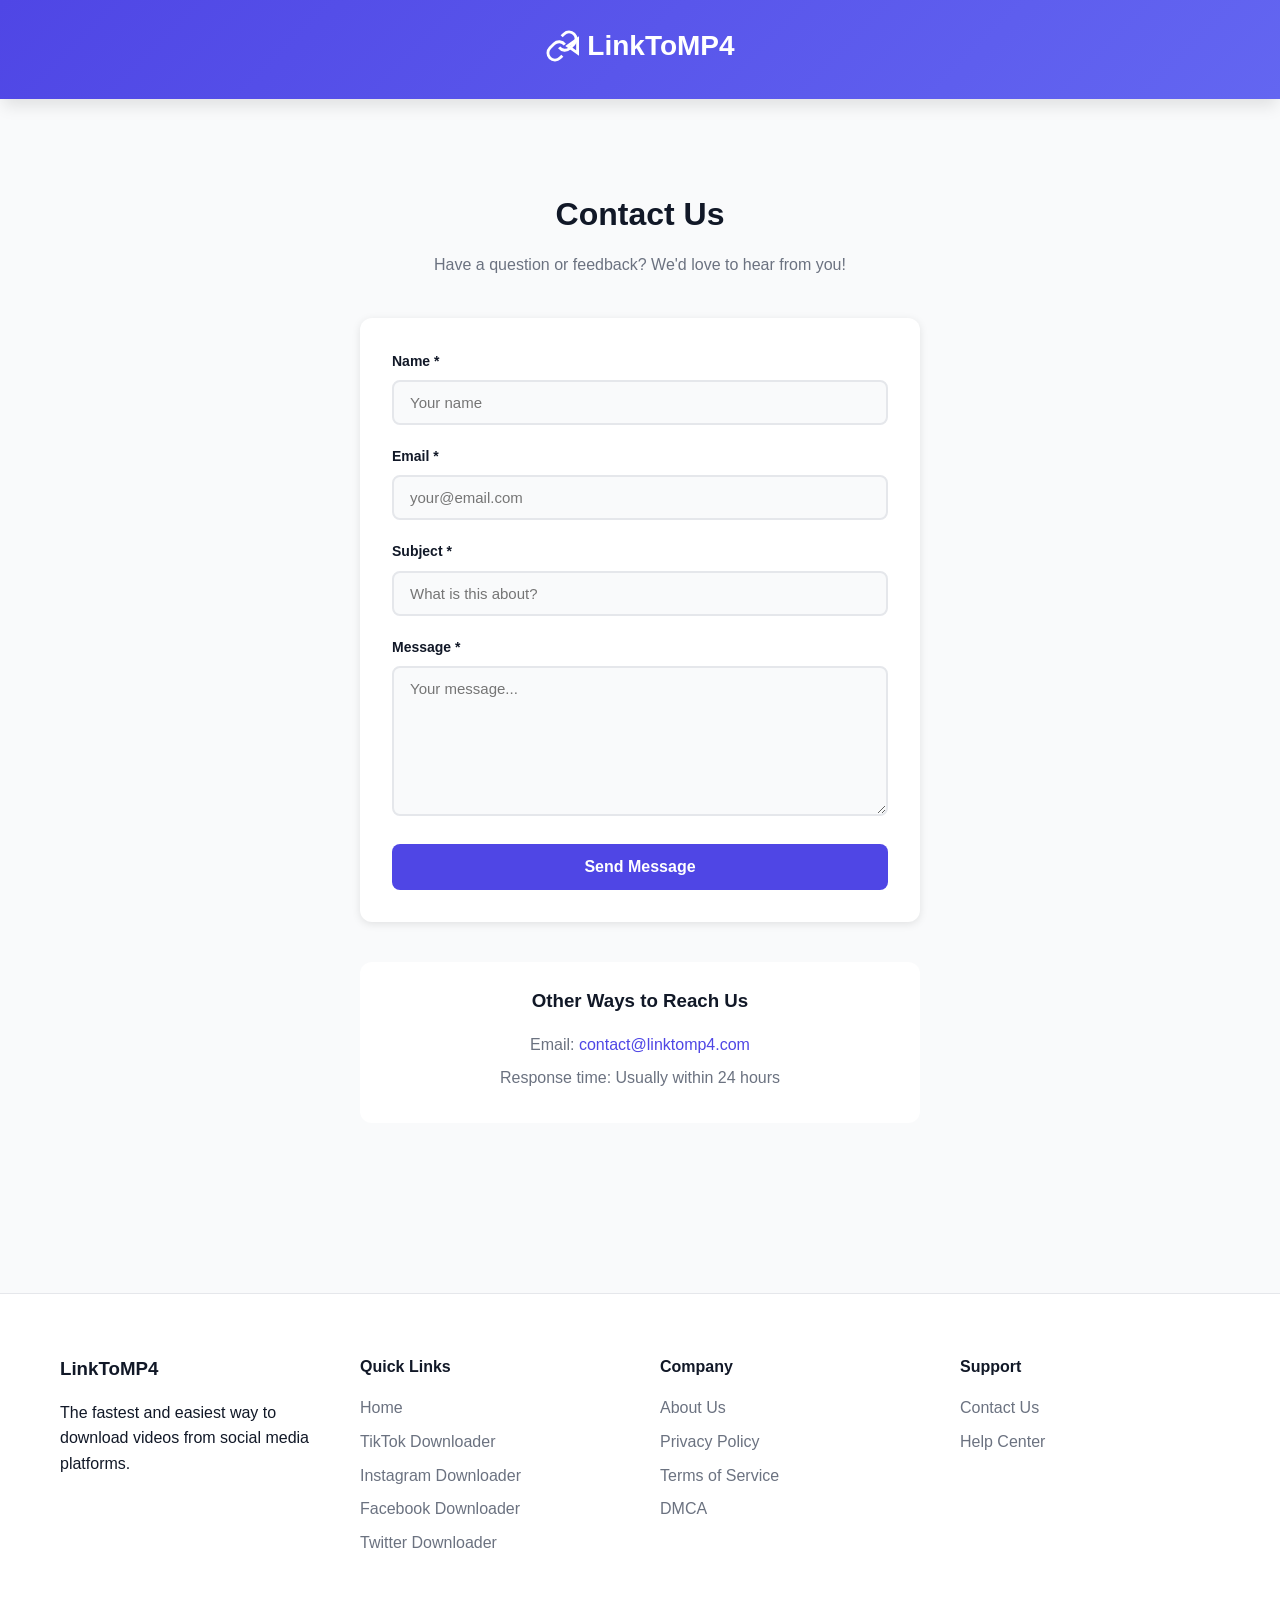
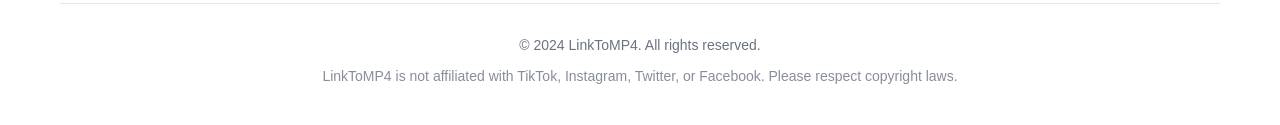
==== contact.html @ 4c47baa8 "add ads in home page and add contact page" ====
<!DOCTYPE html>
<html lang="en">
<head>
    <meta charset="UTF-8">
    <meta name="viewport" content="width=device-width, initial-scale=1.0">
    <title>Contact Us - LinkToMP4</title>
    <link rel="stylesheet" href="styles.css">
    <style>
        .contact-section {
            max-width: 600px;
            margin: 60px auto;
            padding: 0 20px;
        }

        .contact-header {
            text-align: center;
            margin-bottom: 40px;
        }

        .contact-header h1 {
            font-size: 32px;
            color: var(--text-primary);
            margin-bottom: 12px;
        }

        .contact-header p {
            color: var(--text-secondary);
            font-size: 16px;
        }

        .contact-form {
            background: var(--surface);
            padding: 32px;
            border-radius: 12px;
            box-shadow: 0 2px 8px rgba(0, 0, 0, 0.1);
        }

        .form-group {
            margin-bottom: 20px;
        }

        .form-group label {
            display: block;
            margin-bottom: 8px;
            color: var(--text-primary);
            font-weight: 600;
            font-size: 14px;
        }

        .form-group input,
        .form-group textarea {
            width: 100%;
            padding: 12px 16px;
            border: 2px solid var(--border);
            border-radius: 8px;
            font-size: 15px;
            font-family: inherit;
            background: var(--background);
            color: var(--text-primary);
            transition: border-color 0.2s ease;
        }

        .form-group input:focus,
        .form-group textarea:focus {
            outline: none;
            border-color: var(--primary-color);
        }

        .form-group textarea {
            min-height: 150px;
            resize: vertical;
        }

        .submit-btn {
            width: 100%;
            padding: 14px;
            background: var(--primary-color);
            color: white;
            border: none;
            border-radius: 8px;
            font-size: 16px;
            font-weight: 600;
            cursor: pointer;
            transition: all 0.2s ease;
        }

        .submit-btn:hover {
            background: var(--primary-hover);
            transform: translateY(-2px);
        }

        .submit-btn:disabled {
            opacity: 0.6;
            cursor: not-allowed;
            transform: none;
        }

        .submit-btn.loading {
            position: relative;
        }

        .submit-btn.loading::after {
            content: '';
            position: absolute;
            right: 16px;
            top: 50%;
            transform: translateY(-50%);
            width: 16px;
            height: 16px;
            border: 2px solid white;
            border-top-color: transparent;
            border-radius: 50%;
            animation: spin 0.6s linear infinite;
        }

        @keyframes spin {
            to { transform: translateY(-50%) rotate(360deg); }
        }

        .alert {
            padding: 12px 16px;
            border-radius: 8px;
            margin-bottom: 20px;
            font-size: 14px;
            display: none;
        }

        .alert.show {
            display: block;
        }

        .alert-success {
            background: #D4EDDA;
            color: #155724;
            border: 1px solid #C3E6CB;
        }

        .alert-error {
            background: #F8D7DA;
            color: #721C24;
            border: 1px solid #F5C6CB;
        }

        .contact-info {
            margin-top: 40px;
            text-align: center;
            padding: 24px;
            background: var(--surface);
            border-radius: 12px;
        }

        .contact-info h3 {
            margin-bottom: 16px;
            color: var(--text-primary);
        }

        .contact-info p {
            color: var(--text-secondary);
            margin: 8px 0;
        }

        .contact-info a {
            color: var(--primary-color);
            text-decoration: none;
        }

        .contact-info a:hover {
            text-decoration: underline;
        }
    </style>
</head>
<body>
    <!-- Header -->
    <header class="header">
        <div class="container">
            <h1 class="logo">
                <a href="/" style="color: inherit; text-decoration: none; display: flex; align-items: center; gap: 8px;">
                    <svg class="logo-icon" viewBox="0 0 24 24" fill="none" stroke="currentColor" stroke-width="2">
                        <path d="M10 13a5 5 0 0 0 7.54.54l3-3a5 5 0 0 0-7.07-7.07l-1.72 1.71"></path>
                        <path d="M14 11a5 5 0 0 0-7.54-.54l-3 3a5 5 0 0 0 7.07 7.07l1.71-1.71"></path>
                        <polygon points="23 7 16 12 23 17 23 7"></polygon>
                    </svg>
                    LinkToMP4
                </a>
            </h1>
        </div>
    </header>

    <!-- Main Content -->
    <main class="main-content">
        <div class="container">
            <section class="contact-section">
                <div class="contact-header">
                    <h1>Contact Us</h1>
                    <p>Have a question or feedback? We'd love to hear from you!</p>
                </div>

                <div id="alertBox" class="alert"></div>

                <form class="contact-form" id="contactForm">
                    <div class="form-group">
                        <label for="name">Name *</label>
                        <input type="text" id="name" name="name" required placeholder="Your name">
                    </div>

                    <div class="form-group">
                        <label for="email">Email *</label>
                        <input type="email" id="email" name="email" required placeholder="your@email.com">
                    </div>

                    <div class="form-group">
                        <label for="subject">Subject *</label>
                        <input type="text" id="subject" name="subject" required placeholder="What is this about?">
                    </div>

                    <div class="form-group">
                        <label for="message">Message *</label>
                        <textarea id="message" name="message" required placeholder="Your message..."></textarea>
                    </div>

                    <button type="submit" class="submit-btn" id="submitBtn">
                        Send Message
                    </button>
                </form>

                <div class="contact-info">
                    <h3>Other Ways to Reach Us</h3>
                    <p>Email: <a href="mailto:contact@linktomp4.com">contact@linktomp4.com</a></p>
                    <p>Response time: Usually within 24 hours</p>
                </div>
            </section>
        </div>
    </main>

    <footer class="footer" role="contentinfo" itemscope itemtype="https://schema.org/WPFooter">
        <div class="container">
            <div class="footer-content">
                <div class="footer-section">
                    <h3>LinkToMP4</h3>
                    <p>The fastest and easiest way to download videos from social media platforms.</p>
                </div>
                <nav class="footer-section" aria-label="Quick links">
                    <h4>Quick Links</h4>
                    <ul>
                        <li><a href="/" rel="noopener">Home</a></li>
                        <li><a href="/tiktok.html" rel="noopener">TikTok Downloader</a></li>
                        <li><a href="/instagram.html" rel="noopener">Instagram Downloader</a></li>
                        <li><a href="/facebook.html" rel="noopener">Facebook Downloader</a></li>
                        <li><a href="#" rel="noopener">Twitter Downloader</a></li>
                    </ul>
                </nav>
                <nav class="footer-section" aria-label="Company information">
                    <h4>Company</h4>
                    <ul>
                        <li><a href="#" rel="noopener">About Us</a></li>
                        <li><a href="#" rel="noopener">Privacy Policy</a></li>
                        <li><a href="#" rel="noopener">Terms of Service</a></li>
                        <li><a href="#" rel="noopener">DMCA</a></li>
                    </ul>
                </nav>
                <nav class="footer-section" aria-label="Support">
                    <h4>Support</h4>
                    <ul>
                        <li><a href="#" rel="noopener">Contact Us</a></li>
                        <li><a href="#" rel="noopener">Help Center</a></li>
                    </ul>
                </nav>
            </div>
            <div class="footer-bottom">
                <p>&copy; <time datetime="2024">2024</time> LinkToMP4. All rights reserved.</p>
                <p class="disclaimer">LinkToMP4 is not affiliated with TikTok, Instagram, Twitter, or Facebook. Please respect copyright laws.</p>
            </div>
        </div>
    </footer>


    <script>
        const form = document.getElementById('contactForm');
        const submitBtn = document.getElementById('submitBtn');
        const alertBox = document.getElementById('alertBox');

        form.addEventListener('submit', async (e) => {
            e.preventDefault();

            // Get form data
            const formData = {
                name: document.getElementById('name').value.trim(),
                email: document.getElementById('email').value.trim(),
                subject: document.getElementById('subject').value.trim(),
                message: document.getElementById('message').value.trim()
            };

            // Validate
            if (!formData.name || !formData.email || !formData.subject || !formData.message) {
                showAlert('Please fill in all fields', 'error');
                return;
            }

            // Set loading state
            submitBtn.disabled = true;
            submitBtn.classList.add('loading');
            submitBtn.textContent = 'Sending...';
            hideAlert();

            try {
                const response = await fetch('contact.php', {
                    method: 'POST',
                    headers: {
                        'Content-Type': 'application/json'
                    },
                    body: JSON.stringify(formData)
                });

                const data = await response.json();

                if (data.success) {
                    showAlert('Message sent successfully! We\'ll get back to you soon.', 'success');
                    form.reset();
                } else {
                    showAlert(data.message || 'Failed to send message. Please try again.', 'error');
                }
            } catch (error) {
                showAlert('Network error. Please try again later.', 'error');
            } finally {
                submitBtn.disabled = false;
                submitBtn.classList.remove('loading');
                submitBtn.textContent = 'Send Message';
            }
        });

        function showAlert(message, type) {
            alertBox.textContent = message;
            alertBox.className = `alert alert-${type} show`;
            alertBox.scrollIntoView({ behavior: 'smooth', block: 'nearest' });
        }

        function hideAlert() {
            alertBox.className = 'alert';
        }
    </script>
</body>
</html>
---- styles.css ----
/* Reset and Base Styles */
* {
    margin: 0;
    padding: 0;
    box-sizing: border-box;
}

:root {
    --primary-color: #4F46E5;
    --primary-hover: #4338CA;
    --secondary-color: #10B981;
    --background: #F9FAFB;
    --surface: #FFFFFF;
    --text-primary: #111827;
    --text-secondary: #6B7280;
    --border: #E5E7EB;
    --error: #EF4444;
    --shadow-sm: 0 1px 2px 0 rgba(0, 0, 0, 0.05);
    --shadow-md: 0 4px 6px -1px rgba(0, 0, 0, 0.1);
    --shadow-lg: 0 10px 15px -3px rgba(0, 0, 0, 0.1);
    --shadow-xl: 0 20px 25px -5px rgba(0, 0, 0, 0.1);
}

body {
    font-family: -apple-system, BlinkMacSystemFont, 'Segoe UI', 'Roboto', 'Oxygen', 'Ubuntu', 'Cantarell', sans-serif;
    line-height: 1.6;
    color: var(--text-primary);
    background-color: var(--background);
    overflow-x: hidden;
}

.container {
    max-width: 1200px;
    margin: 0 auto;
    padding: 0 20px;
}

/* Header */
.header {
    background: linear-gradient(135deg, var(--primary-color) 0%, #6366F1 100%);
    color: white;
    padding: 24px 0;
    text-align: center;
    box-shadow: var(--shadow-lg);
}

.logo {
    display: flex;
    align-items: center;
    justify-content: center;
    gap: 10px;
    font-size: 28px;
    font-weight: 700;
    margin-bottom: 6px;
}

.logo-icon {
    width: 34px;
    height: 34px;
}

.tagline {
    font-size: 14px;
    opacity: 0.95;
    font-weight: 400;
}

/* Main Content */
.main-content {
    padding: 30px 0;
}

/* Hero Section */
.hero {
    text-align: center;
    margin-bottom: 80px;
}

.hero-title {
    font-size: 42px;
    font-weight: 800;
    margin-bottom: 16px;
    background: linear-gradient(135deg, var(--primary-color), var(--secondary-color));
    -webkit-background-clip: text;
    -webkit-text-fill-color: transparent;
    background-clip: text;
    padding: 0 20px;
}

.hero-description {
    font-size: 18px;
    color: var(--text-secondary);
    max-width: 700px;
    margin: 0 auto 40px;
    line-height: 1.7;
    padding: 0 20px;
}

/* Download Card */
.download-card {
    background: var(--surface);
    border-radius: 24px;
    padding: 40px;
    box-shadow: var(--shadow-xl);
    max-width: 800px;
    margin: 0 auto;
    border: 1px solid var(--border);
}

.download-form {
    display: flex;
    gap: 12px;
    margin-bottom: 24px;
}

.input-wrapper {
    flex: 1;
    position: relative;
}

.input-icon {
    position: absolute;
    left: 16px;
    top: 50%;
    transform: translateY(-50%);
    width: 20px;
    height: 20px;
    color: var(--text-secondary);
}

.url-input {
    width: 100%;
    padding: 16px 48px 16px 88px;
    font-size: 16px;
    border: 2px solid var(--border);
    border-radius: 12px;
    outline: none;
    transition: all 0.3s ease;
}

.url-input:focus {
    border-color: var(--primary-color);
    box-shadow: 0 0 0 3px rgba(79, 70, 229, 0.1);
}

.paste-btn, .clear-btn {
    position: absolute;
    top: 50%;
    transform: translateY(-50%);
    background: var(--background);
    border: 1px solid var(--border);
    border-radius: 8px;
    width: 36px;
    height: 36px;
    display: flex;
    align-items: center;
    justify-content: center;
    cursor: pointer;
    transition: all 0.3s ease;
    padding: 0;
    z-index: 1;
}

.paste-btn {
    left: 48px;
}

.clear-btn {
    right: 12px;
}

.paste-btn svg, .clear-btn svg {
    width: 18px;
    height: 18px;
    color: var(--text-secondary);
}

.paste-btn:hover, .clear-btn:hover {
    background: var(--primary-color);
    border-color: var(--primary-color);
}

.paste-btn:hover svg, .clear-btn:hover svg {
    color: white;
}

.paste-btn:active, .clear-btn:active {
    transform: translateY(-50%) scale(0.95);
}

.download-btn {
    display: flex;
    align-items: center;
    gap: 8px;
    padding: 16px 32px;
    font-size: 16px;
    font-weight: 600;
    color: white;
    background: linear-gradient(135deg, var(--primary-color), var(--primary-hover));
    border: none;
    border-radius: 12px;
    cursor: pointer;
    transition: all 0.3s ease;
    white-space: nowrap;
}

.download-btn:hover {
    transform: translateY(-2px);
    box-shadow: var(--shadow-lg);
}

.btn-icon {
    width: 20px;
    height: 20px;
}

/* Report Problem */
.report-problem-container {
    text-align: center;
    margin-bottom: 24px;
}

.report-problem-btn {
    display: inline-flex;
    align-items: center;
    gap: 8px;
    color: var(--text-secondary);
    text-decoration: none;
    font-size: 14px;
    padding: 8px 16px;
    border-radius: 8px;
    transition: all 0.3s ease;
}

.report-problem-btn svg {
    width: 16px;
    height: 16px;
}

.report-problem-btn:hover {
    color: var(--primary-color);
    background: var(--background);
}

/* Platforms */
.platforms {
    display: flex;
    align-items: center;
    justify-content: center;
    flex-wrap: wrap;
    gap: 20px;
    padding-top: 28px;
    border-top: 2px dashed var(--border);
    margin-top: 8px;
}

.platforms-label {
    font-size: 16px;
    color: var(--text-primary);
    font-weight: 600;
    width: 100%;
    text-align: center;
    margin-bottom: 8px;
}

.platform-icons {
    display: flex;
    gap: 16px;
    justify-content: center;
}

.platform-icon {
    width: 50px;
    height: 50px;
    display: flex;
    align-items: center;
    justify-content: center;
    border-radius: 12px;
    transition: all 0.3s ease;
    background: #FFFFFF;
    border: 2px solid var(--border);
    box-shadow: var(--shadow-sm);
}

.platform-icon svg {
    width: 28px;
    height: 28px;
}

.platform-icon:hover {
    transform: translateY(-3px) scale(1.05);
    box-shadow: var(--shadow-md);
    border-color: currentColor;
}

.platform-icon:nth-child(1) { color: #000000; }
.platform-icon:nth-child(2) { color: #E4405F; }
.platform-icon:nth-child(3) { color: #1DA1F2; }
.platform-icon:nth-child(4) { color: #1877F2; }

/* Features Section */
.features {
    margin-bottom: 80px;
}

.section-title {
    text-align: center;
    font-size: 36px;
    font-weight: 700;
    margin-bottom: 48px;
    color: var(--text-primary);
}

.features-grid {
    display: grid;
    grid-template-columns: repeat(auto-fit, minmax(280px, 1fr));
    gap: 32px;
}

.feature-card {
    background: var(--surface);
    padding: 32px;
    border-radius: 16px;
    box-shadow: var(--shadow-md);
    transition: all 0.3s ease;
    border: 1px solid var(--border);
}

.feature-card:hover {
    transform: translateY(-5px);
    box-shadow: var(--shadow-xl);
}

.feature-icon {
    width: 48px;
    height: 48px;
    color: var(--primary-color);
    margin-bottom: 16px;
}

.feature-card h3 {
    font-size: 20px;
    font-weight: 600;
    margin-bottom: 12px;
    color: var(--text-primary);
}

.feature-card p {
    color: var(--text-secondary);
    line-height: 1.6;
}

/* How It Works */
.how-it-works {
    margin-bottom: 80px;
}

.steps {
    display: flex;
    align-items: center;
    justify-content: center;
    gap: 24px;
    flex-wrap: wrap;
}

.step {
    flex: 1;
    min-width: 200px;
    text-align: center;
    padding: 32px;
    background: var(--surface);
    border-radius: 16px;
    box-shadow: var(--shadow-md);
    border: 1px solid var(--border);
}

.step-number {
    width: 60px;
    height: 60px;
    background: linear-gradient(135deg, var(--primary-color), var(--secondary-color));
    color: white;
    border-radius: 50%;
    display: flex;
    align-items: center;
    justify-content: center;
    font-size: 24px;
    font-weight: 700;
    margin: 0 auto 16px;
}

.step h3 {
    font-size: 20px;
    margin-bottom: 12px;
    color: var(--text-primary);
}

.step p {
    color: var(--text-secondary);
    font-size: 14px;
    line-height: 1.6;
}

.step-arrow {
    color: var(--primary-color);
    flex-shrink: 0;
}

.step-arrow svg {
    width: 32px;
    height: 32px;
}

/* FAQ Section */
.faq {
    margin-bottom: 80px;
}

.faq-grid {
    display: grid;
    gap: 16px;
    max-width: 800px;
    margin: 0 auto;
}

.faq-item {
    background: var(--surface);
    border: 1px solid var(--border);
    border-radius: 12px;
    padding: 24px;
    cursor: pointer;
    transition: all 0.3s ease;
}

.faq-item:hover {
    box-shadow: var(--shadow-md);
}

.faq-item summary {
    font-weight: 600;
    font-size: 18px;
    color: var(--text-primary);
    cursor: pointer;
    list-style: none;
    display: flex;
    justify-content: space-between;
    align-items: center;
}

.faq-item summary::-webkit-details-marker {
    display: none;
}

.faq-item summary::after {
    content: '+';
    font-size: 24px;
    color: var(--primary-color);
    font-weight: 700;
}

.faq-item[open] summary::after {
    content: '−';
}

.faq-item p {
    margin-top: 16px;
    color: var(--text-secondary);
    line-height: 1.7;
}

/* Ad Containers */
.ad-container {
    margin: 40px 0;
    text-align: center;
}

.ad-label {
    font-size: 12px;
    color: var(--text-secondary);
    margin-bottom: 8px;
    text-transform: uppercase;
    letter-spacing: 1px;
}

.ad-space {
    background: var(--background);
    border: 1px dashed var(--border);
    border-radius: 8px;
    display: flex;
    align-items: center;
    justify-content: center;
    margin: 0 auto;
}

.ad-horizontal {
    width: 728px;
    height: 90px;
    max-width: 100%;
}

/* Footer */
.footer {
    background: var(--surface);
    border-top: 1px solid var(--border);
    padding: 60px 0 30px;
    margin-top: 80px;
}

.footer-content {
    display: grid;
    grid-template-columns: repeat(auto-fit, minmax(200px, 1fr));
    gap: 40px;
    margin-bottom: 40px;
}

.footer-section h3, .footer-section h4 {
    margin-bottom: 16px;
    color: var(--text-primary);
}

.footer-section ul {
    list-style: none;
}

.footer-section li {
    margin-bottom: 8px;
}

.footer-section a {
    color: var(--text-secondary);
    text-decoration: none;
    transition: color 0.3s ease;
}

.footer-section a:hover {
    color: var(--primary-color);
}

.footer-bottom {
    text-align: center;
    padding-top: 30px;
    border-top: 1px solid var(--border);
}

.footer-bottom p {
    color: var(--text-secondary);
    font-size: 14px;
    margin-bottom: 8px;
}

.disclaimer {
    font-size: 12px;
    opacity: 0.8;
}

/* Loading State */
.loading {
    pointer-events: none;
    opacity: 0.6;
}

.loading .download-btn {
    background: var(--text-secondary);
}

/* Responsive Design */
@media (max-width: 768px) {
    .header {
        padding: 20px 0;
    }

    .logo {
        font-size: 24px;
        gap: 8px;
        margin-bottom: 4px;
    }

    .logo-icon {
        width: 28px;
        height: 28px;
    }

    .tagline {
        font-size: 13px;
    }

    .main-content {
        padding-top: 10px;
    }

    .main-content .container {
        padding: 0;
    }

    .hero-title {
        font-size: 32px;
    }
    
    .hero-description {
        font-size: 16px;
    }
    
    .download-form {
        flex-direction: column;
    }
    
    .download-btn {
        width: 100%;
        justify-content: center;
    }
    
    .download-card {
        padding: 24px;
        box-shadow: 0 4px 6px -1px rgba(0, 0, 0, 0.05);
        border-radius: 0;
        border-left: none;
        border-right: none;
    }

    .paste-btn, .clear-btn {
        width: 32px;
        height: 32px;
    }

    .paste-btn svg, .clear-btn svg {
        width: 16px;
        height: 16px;
    }

    .platforms {
        padding: 24px 16px;
        gap: 16px;
        background: #FFFFFF;
        margin: 0 -24px;
    }

    .platforms-label {
        font-size: 15px;
    }

    .platform-icons {
        gap: 20px;
    }

    .platform-icon {
        width: 56px;
        height: 56px;
    }

    .platform-icon svg {
        width: 32px;
        height: 32px;
    }

    .feature-card {
        border-radius: 0;
        border-left: none;
        border-right: none;
        box-shadow: 0 4px 6px -1px rgba(0, 0, 0, 0.05);
    }

    .step {
        border-radius: 0;
        border-left: none;
        border-right: none;
        box-shadow: 0 4px 6px -1px rgba(0, 0, 0, 0.05);
    }

    .faq-item {
        border-radius: 0;
        border-left: none;
        border-right: none;
        box-shadow: none;
    }

    .faq-item:hover {
        box-shadow: 0 4px 6px -1px rgba(0, 0, 0, 0.05);
    }

    .steps {
        flex-direction: column;
    }
    
    .step-arrow {
        transform: rotate(90deg);
    }
    
    .section-title {
        font-size: 28px;
    }
}

@media (max-width: 480px) {
    .header {
        padding: 16px 0;
    }

    .hero-title {
        font-size: 24px;
    }
    
    .logo {
        font-size: 22px;
        gap: 6px;
    }
    
    .logo-icon {
        width: 26px;
        height: 26px;
    }

    .tagline {
        font-size: 12px;
    }
}

/* Results Display */
.results-container {
    margin-top: 32px;
    padding: 24px;
    background: var(--background);
    border-radius: 12px;
    border: 1px solid var(--border);
}

.video-info {
    display: flex;
    gap: 16px;
    margin-bottom: 24px;
}

.video-thumbnail {
    width: 160px;
    height: 90px;
    object-fit: cover;
    border-radius: 8px;
}

.video-details h3 {
    font-size: 18px;
    margin-bottom: 8px;
    color: var(--text-primary);
}

.video-details p {
    color: var(--text-secondary);
    font-size: 14px;
}

.download-options {
    display: flex;
    flex-direction: column;
    gap: 12px;
}

.download-option {
    display: flex;
    justify-content: space-between;
    align-items: center;
    padding: 16px;
    background: var(--surface);
    border: 1px solid var(--border);
    border-radius: 8px;
}

.quality-info {
    display: flex;
    flex-direction: column;
}

.quality-badge {
    font-weight: 600;
    color: var(--text-primary);
}

.quality-size {
    font-size: 13px;
    color: var(--text-secondary);
}

.download-buttons {
    display: flex;
    gap: 8px;
    align-items: center;
}

.download-quality-btn {
    padding: 10px 20px;
    border: none;
    border-radius: 8px;
    cursor: pointer;
    font-weight: 600;
    transition: all 0.3s ease;
    text-decoration: none;
    display: inline-flex;
    align-items: center;
    gap: 6px;
    font-size: 14px;
    white-space: nowrap;
}

.download-quality-btn.primary {
    background: linear-gradient(135deg, var(--primary-color), var(--primary-hover));
    color: white;
    box-shadow: 0 2px 8px rgba(79, 70, 229, 0.3);
}

.download-quality-btn.primary:hover {
    transform: translateY(-2px);
    box-shadow: 0 4px 12px rgba(79, 70, 229, 0.4);
}

.download-quality-btn.secondary {
    background: var(--background);
    color: var(--text-primary);
    border: 2px solid var(--border);
}

.download-quality-btn.secondary:hover {
    background: var(--border);
    border-color: var(--text-secondary);
}

.download-quality-btn svg {
    width: 16px;
    height: 16px;
}

.download-quality-btn.loading-download {
    pointer-events: none;
    opacity: 0.7;
}

.spinner {
    animation: spin 1s linear infinite;
}

@keyframes spin {
    from {
        transform: rotate(0deg);
    }
    to {
        transform: rotate(360deg);
    }
}

.download-hint {
    margin-top: 16px;
    padding: 12px;
    background: #F0F9FF;
    border-left: 4px solid var(--primary-color);
    border-radius: 6px;
    color: #1E40AF;
    font-size: 14px;
    text-align: center;
}

@media (max-width: 768px) {
    .download-option {
        flex-direction: column;
        align-items: flex-start;
        gap: 12px;
        padding: 12px;
    }

    .download-buttons {
        width: 100%;
        flex-direction: column;
        gap: 8px;
    }

    .download-quality-btn {
        width: 100%;
        justify-content: center;
        padding: 12px 16px;
        font-size: 14px;
    }

    .results-container {
        padding: 16px;
        margin-top: 24px;
    }

    .video-info {
        flex-direction: column;
        gap: 12px;
    }

    .video-thumbnail {
        width: 100%;
        height: auto;
    }

    .download-options {
        gap: 8px;
    }
}

.error-message {
    padding: 16px;
    background: #FEE2E2;
    border: 1px solid #FECACA;
    border-radius: 8px;
    color: #991B1B;
    margin-top: 16px;
}
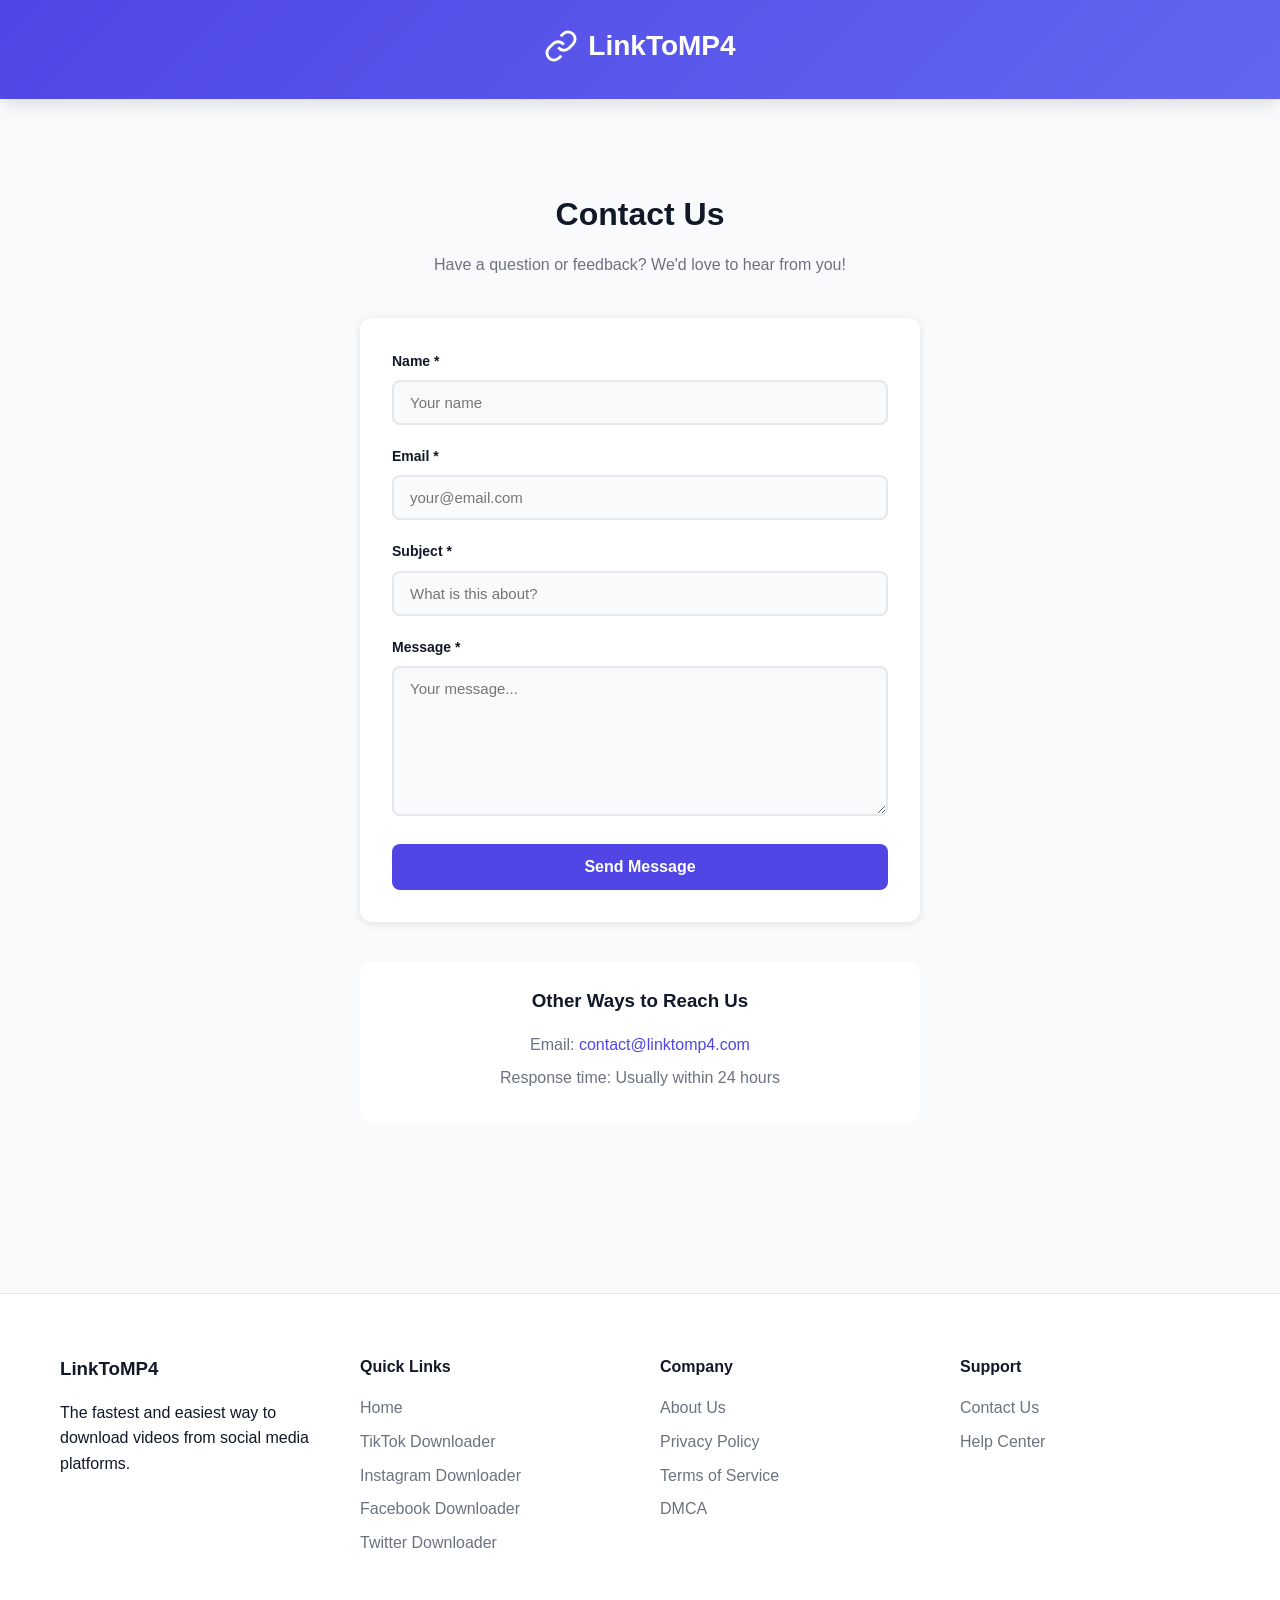
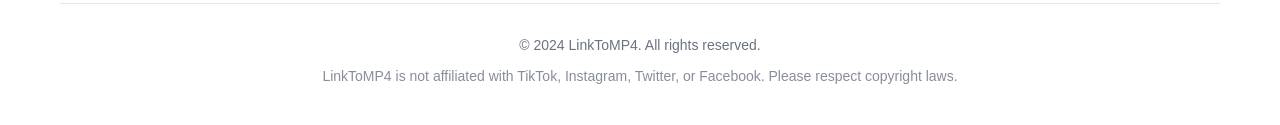
==== commit 035b8343: "seo optimize" ====
--- a/contact.html
+++ b/contact.html
@@ -4,7 +4,8 @@
     <meta charset="UTF-8">
     <meta name="viewport" content="width=device-width, initial-scale=1.0">
     <title>Contact Us - LinkToMP4</title>
-    <link rel="stylesheet" href="styles.css">
+    <link rel="preload" href="style.css" as="style">
+    <link rel="stylesheet" href="style.css">
     <style>
         .contact-section {
             max-width: 600px;
@@ -173,16 +174,16 @@
     <!-- Header -->
     <header class="header">
         <div class="container">
-            <h1 class="logo">
-                <a href="/" style="color: inherit; text-decoration: none; display: flex; align-items: center; gap: 8px;">
-                    <svg class="logo-icon" viewBox="0 0 24 24" fill="none" stroke="currentColor" stroke-width="2">
+            <div class="logo">
+                <a href="/"  style="text-decoration: none;color:#fff;"  itemscope itemtype="https://schema.org/Organization" aria-label="LinkToMP4 - Return to Homepage">
+                    <svg class="logo-icon" color="#FFF" viewBox="0 0 24 24" fill="none" stroke="currentColor" stroke-width="2" role="img" aria-label="LinkToMP4 Logo">
+                        <title>LinkToMP4 Logo</title>
                         <path d="M10 13a5 5 0 0 0 7.54.54l3-3a5 5 0 0 0-7.07-7.07l-1.72 1.71"></path>
                         <path d="M14 11a5 5 0 0 0-7.54-.54l-3 3a5 5 0 0 0 7.07 7.07l1.71-1.71"></path>
-                        <polygon points="23 7 16 12 23 17 23 7"></polygon>
                     </svg>
-                    LinkToMP4
+                    <span itemprop="name">LinkToMP4</span>
                 </a>
-            </h1>
+            </div>
         </div>
     </header>
 
--- a/style.css
+++ b/style.css
@@ -0,0 +1,919 @@
+/* Reset and Base Styles */
+* {
+    margin: 0;
+    padding: 0;
+    box-sizing: border-box;
+}
+
+:root {
+    --primary-color: #4F46E5;
+    --primary-hover: #4338CA;
+    --secondary-color: #10B981;
+    --background: #F9FAFB;
+    --surface: #FFFFFF;
+    --text-primary: #111827;
+    --text-secondary: #6B7280;
+    --border: #E5E7EB;
+    --error: #EF4444;
+    --shadow-sm: 0 1px 2px 0 rgba(0, 0, 0, 0.05);
+    --shadow-md: 0 4px 6px -1px rgba(0, 0, 0, 0.1);
+    --shadow-lg: 0 10px 15px -3px rgba(0, 0, 0, 0.1);
+    --shadow-xl: 0 20px 25px -5px rgba(0, 0, 0, 0.1);
+}
+
+body {
+    font-family: -apple-system, BlinkMacSystemFont, 'Segoe UI', 'Roboto', 'Oxygen', 'Ubuntu', 'Cantarell', sans-serif;
+    line-height: 1.6;
+    color: var(--text-primary);
+    background-color: var(--background);
+    overflow-x: hidden;
+}
+
+.container {
+    max-width: 1200px;
+    margin: 0 auto;
+    padding: 0 20px;
+}
+
+/* Header */
+.header {
+    background: linear-gradient(135deg, var(--primary-color) 0%, #6366F1 100%);
+    color: white;
+    padding: 24px 0;
+    text-align: center;
+    box-shadow: var(--shadow-lg);
+}
+
+.logo {
+    display: flex;
+    align-items: center;
+    justify-content: center;
+    gap: 10px;
+    font-size: 28px;
+    font-weight: 700;
+    margin-bottom: 6px;
+}
+
+.logo a {
+    display: flex;
+    align-items: center;
+    gap: 10px;
+    color: inherit;
+    text-decoration: none !important;
+    color: #FFF !important;
+    transition: opacity 0.3s ease;
+}
+
+.logo a:hover {
+    opacity: 0.9;
+}
+
+.logo-icon {
+    width: 34px;
+    height: 34px;
+}
+
+.tagline {
+    font-size: 14px;
+    opacity: 0.95;
+    font-weight: 400;
+}
+
+/* Main Content */
+.main-content {
+    padding: 30px 0;
+}
+
+/* Hero Section */
+.hero {
+    text-align: center;
+    margin-bottom: 80px;
+}
+
+.hero-title {
+    font-size: 42px;
+    font-weight: 800;
+    margin-bottom: 16px;
+    background: linear-gradient(135deg, var(--primary-color), var(--secondary-color));
+    -webkit-background-clip: text;
+    -webkit-text-fill-color: transparent;
+    background-clip: text;
+    padding: 0 20px;
+}
+
+.hero-description {
+    font-size: 18px;
+    color: var(--text-secondary);
+    max-width: 700px;
+    margin: 0 auto 40px;
+    line-height: 1.7;
+    padding: 0 20px;
+}
+
+/* Download Card */
+.download-card {
+    background: var(--surface);
+    border-radius: 24px;
+    padding: 40px;
+    box-shadow: var(--shadow-xl);
+    max-width: 800px;
+    margin: 0 auto;
+    border: 1px solid var(--border);
+}
+
+.download-form {
+    display: flex;
+    gap: 12px;
+    margin-bottom: 24px;
+}
+
+.input-wrapper {
+    flex: 1;
+    position: relative;
+}
+
+.input-icon {
+    position: absolute;
+    left: 16px;
+    top: 50%;
+    transform: translateY(-50%);
+    width: 20px;
+    height: 20px;
+    color: var(--text-secondary);
+}
+
+.url-input {
+    width: 100%;
+    padding: 16px 48px 16px 88px;
+    font-size: 16px;
+    border: 2px solid var(--border);
+    border-radius: 12px;
+    outline: none;
+    transition: all 0.3s ease;
+}
+
+.url-input:focus {
+    border-color: var(--primary-color);
+    box-shadow: 0 0 0 3px rgba(79, 70, 229, 0.1);
+}
+
+.paste-btn, .clear-btn {
+    position: absolute;
+    top: 50%;
+    transform: translateY(-50%);
+    background: var(--background);
+    border: 1px solid var(--border);
+    border-radius: 8px;
+    width: 36px;
+    height: 36px;
+    display: flex;
+    align-items: center;
+    justify-content: center;
+    cursor: pointer;
+    transition: all 0.3s ease;
+    padding: 0;
+    z-index: 1;
+}
+
+.paste-btn {
+    left: 48px;
+}
+
+.clear-btn {
+    right: 12px;
+}
+
+.paste-btn svg, .clear-btn svg {
+    width: 18px;
+    height: 18px;
+    color: var(--text-secondary);
+}
+
+.paste-btn:hover, .clear-btn:hover {
+    background: var(--primary-color);
+    border-color: var(--primary-color);
+}
+
+.paste-btn:hover svg, .clear-btn:hover svg {
+    color: white;
+}
+
+.paste-btn:active, .clear-btn:active {
+    transform: translateY(-50%) scale(0.95);
+}
+
+.download-btn {
+    display: flex;
+    align-items: center;
+    gap: 8px;
+    padding: 16px 32px;
+    font-size: 16px;
+    font-weight: 600;
+    color: white;
+    background: linear-gradient(135deg, var(--primary-color), var(--primary-hover));
+    border: none;
+    border-radius: 12px;
+    cursor: pointer;
+    transition: all 0.3s ease;
+    white-space: nowrap;
+}
+
+.download-btn:hover {
+    transform: translateY(-2px);
+    box-shadow: var(--shadow-lg);
+}
+
+.btn-icon {
+    width: 20px;
+    height: 20px;
+}
+
+/* Report Problem */
+.report-problem-container {
+    text-align: center;
+    margin-bottom: 24px;
+}
+
+.report-problem-btn {
+    display: inline-flex;
+    align-items: center;
+    gap: 8px;
+    color: var(--text-secondary);
+    text-decoration: none;
+    font-size: 14px;
+    padding: 8px 16px;
+    border-radius: 8px;
+    transition: all 0.3s ease;
+}
+
+.report-problem-btn svg {
+    width: 16px;
+    height: 16px;
+}
+
+.report-problem-btn:hover {
+    color: var(--primary-color);
+    background: var(--background);
+}
+
+/* Platforms */
+.platforms {
+    display: flex;
+    align-items: center;
+    justify-content: center;
+    flex-wrap: wrap;
+    gap: 20px;
+    padding-top: 28px;
+    border-top: 2px dashed var(--border);
+    margin-top: 8px;
+}
+
+.platforms-label {
+    font-size: 16px;
+    color: var(--text-primary);
+    font-weight: 600;
+    width: 100%;
+    text-align: center;
+    margin-bottom: 8px;
+}
+
+.platform-icons {
+    display: flex;
+    gap: 16px;
+    justify-content: center;
+}
+
+.platform-icon {
+    width: 50px;
+    height: 50px;
+    display: flex;
+    align-items: center;
+    justify-content: center;
+    border-radius: 12px;
+    transition: all 0.3s ease;
+    background: #FFFFFF;
+    border: 2px solid var(--border);
+    box-shadow: var(--shadow-sm);
+}
+
+.platform-icon svg {
+    width: 28px;
+    height: 28px;
+}
+
+.platform-icon:hover {
+    transform: translateY(-3px) scale(1.05);
+    box-shadow: var(--shadow-md);
+    border-color: currentColor;
+}
+
+.platform-icon:nth-child(1) { color: #000000; }
+.platform-icon:nth-child(2) { color: #E4405F; }
+.platform-icon:nth-child(3) { color: #1DA1F2; }
+.platform-icon:nth-child(4) { color: #1877F2; }
+
+/* Features Section */
+.features {
+    margin-bottom: 80px;
+}
+
+.section-title {
+    text-align: center;
+    font-size: 36px;
+    font-weight: 700;
+    margin-bottom: 48px;
+    color: var(--text-primary);
+}
+
+.features-grid {
+    display: grid;
+    grid-template-columns: repeat(auto-fit, minmax(280px, 1fr));
+    gap: 32px;
+}
+
+.feature-card {
+    background: var(--surface);
+    padding: 32px;
+    border-radius: 16px;
+    box-shadow: var(--shadow-md);
+    transition: all 0.3s ease;
+    border: 1px solid var(--border);
+}
+
+.feature-card:hover {
+    transform: translateY(-5px);
+    box-shadow: var(--shadow-xl);
+}
+
+.feature-icon {
+    width: 48px;
+    height: 48px;
+    color: var(--primary-color);
+    margin-bottom: 16px;
+}
+
+.feature-card h3 {
+    font-size: 20px;
+    font-weight: 600;
+    margin-bottom: 12px;
+    color: var(--text-primary);
+}
+
+.feature-card p {
+    color: var(--text-secondary);
+    line-height: 1.6;
+}
+
+/* How It Works */
+.how-it-works {
+    margin-bottom: 80px;
+}
+
+.steps {
+    display: flex;
+    align-items: center;
+    justify-content: center;
+    gap: 24px;
+    flex-wrap: wrap;
+}
+
+.step {
+    flex: 1;
+    min-width: 200px;
+    text-align: center;
+    padding: 32px;
+    background: var(--surface);
+    border-radius: 16px;
+    box-shadow: var(--shadow-md);
+    border: 1px solid var(--border);
+}
+
+.step-number {
+    width: 60px;
+    height: 60px;
+    background: linear-gradient(135deg, var(--primary-color), var(--secondary-color));
+    color: white;
+    border-radius: 50%;
+    display: flex;
+    align-items: center;
+    justify-content: center;
+    font-size: 24px;
+    font-weight: 700;
+    margin: 0 auto 16px;
+}
+
+.step h3 {
+    font-size: 20px;
+    margin-bottom: 12px;
+    color: var(--text-primary);
+}
+
+.step p {
+    color: var(--text-secondary);
+    font-size: 14px;
+    line-height: 1.6;
+}
+
+.step-arrow {
+    color: var(--primary-color);
+    flex-shrink: 0;
+}
+
+.step-arrow svg {
+    width: 32px;
+    height: 32px;
+}
+
+/* FAQ Section */
+.faq {
+    margin-bottom: 80px;
+}
+
+.faq-grid {
+    display: grid;
+    gap: 16px;
+    max-width: 800px;
+    margin: 0 auto;
+}
+
+.faq-item {
+    background: var(--surface);
+    border: 1px solid var(--border);
+    border-radius: 12px;
+    padding: 24px;
+    cursor: pointer;
+    transition: all 0.3s ease;
+}
+
+.faq-item:hover {
+    box-shadow: var(--shadow-md);
+}
+
+.faq-item summary {
+    font-weight: 600;
+    font-size: 18px;
+    color: var(--text-primary);
+    cursor: pointer;
+    list-style: none;
+    display: flex;
+    justify-content: space-between;
+    align-items: center;
+}
+
+.faq-item summary::-webkit-details-marker {
+    display: none;
+}
+
+.faq-item summary::after {
+    content: '+';
+    font-size: 24px;
+    color: var(--primary-color);
+    font-weight: 700;
+}
+
+.faq-item[open] summary::after {
+    content: '−';
+}
+
+.faq-item p {
+    margin-top: 16px;
+    color: var(--text-secondary);
+    line-height: 1.7;
+}
+
+/* Ad Containers */
+.ad-container {
+    margin: 40px 0;
+    text-align: center;
+}
+
+.ad-label {
+    font-size: 12px;
+    color: var(--text-secondary);
+    margin-bottom: 8px;
+    text-transform: uppercase;
+    letter-spacing: 1px;
+}
+
+.ad-space {
+    background: var(--background);
+    border: 1px dashed var(--border);
+    border-radius: 8px;
+    display: flex;
+    align-items: center;
+    justify-content: center;
+    margin: 0 auto;
+}
+
+.ad-horizontal {
+    width: 728px;
+    height: 90px;
+    max-width: 100%;
+}
+
+/* Footer */
+.footer {
+    background: var(--surface);
+    border-top: 1px solid var(--border);
+    padding: 60px 0 30px;
+    margin-top: 80px;
+}
+
+.footer-content {
+    display: grid;
+    grid-template-columns: repeat(auto-fit, minmax(200px, 1fr));
+    gap: 40px;
+    margin-bottom: 40px;
+}
+
+.footer-section h3, .footer-section h4 {
+    margin-bottom: 16px;
+    color: var(--text-primary);
+}
+
+.footer-section ul {
+    list-style: none;
+}
+
+.footer-section li {
+    margin-bottom: 8px;
+}
+
+.footer-section a {
+    color: var(--text-secondary);
+    text-decoration: none;
+    transition: color 0.3s ease;
+}
+
+.footer-section a:hover {
+    color: var(--primary-color);
+}
+
+.footer-bottom {
+    text-align: center;
+    padding-top: 30px;
+    border-top: 1px solid var(--border);
+}
+
+.footer-bottom p {
+    color: var(--text-secondary);
+    font-size: 14px;
+    margin-bottom: 8px;
+}
+
+.disclaimer {
+    font-size: 12px;
+    opacity: 0.8;
+}
+
+/* Loading State */
+.loading {
+    pointer-events: none;
+    opacity: 0.6;
+}
+
+.loading .download-btn {
+    background: var(--text-secondary);
+}
+
+/* Responsive Design */
+@media (max-width: 768px) {
+    .header {
+        padding: 20px 0;
+    }
+
+    .logo {
+        font-size: 24px;
+        gap: 8px;
+        margin-bottom: 4px;
+    }
+
+    .logo-icon {
+        width: 28px;
+        height: 28px;
+    }
+
+    .tagline {
+        font-size: 13px;
+    }
+
+    .main-content {
+        padding-top: 10px;
+    }
+
+    .main-content .container {
+        padding: 0;
+    }
+
+    .hero-title {
+        font-size: 32px;
+    }
+    
+    .hero-description {
+        font-size: 16px;
+    }
+    
+    .download-form {
+        flex-direction: column;
+    }
+    
+    .download-btn {
+        width: 100%;
+        justify-content: center;
+    }
+    
+    .download-card {
+        padding: 24px;
+        box-shadow: 0 4px 6px -1px rgba(0, 0, 0, 0.05);
+        border-radius: 0;
+        border-left: none;
+        border-right: none;
+    }
+
+    .paste-btn, .clear-btn {
+        width: 32px;
+        height: 32px;
+    }
+
+    .paste-btn svg, .clear-btn svg {
+        width: 16px;
+        height: 16px;
+    }
+
+    .platforms {
+        padding: 24px 16px;
+        gap: 16px;
+        background: #FFFFFF;
+        margin: 0 -24px;
+    }
+
+    .platforms-label {
+        font-size: 15px;
+    }
+
+    .platform-icons {
+        gap: 20px;
+    }
+
+    .platform-icon {
+        width: 56px;
+        height: 56px;
+    }
+
+    .platform-icon svg {
+        width: 32px;
+        height: 32px;
+    }
+
+    .feature-card {
+        border-radius: 0;
+        border-left: none;
+        border-right: none;
+        box-shadow: 0 4px 6px -1px rgba(0, 0, 0, 0.05);
+    }
+
+    .step {
+        border-radius: 0;
+        border-left: none;
+        border-right: none;
+        box-shadow: 0 4px 6px -1px rgba(0, 0, 0, 0.05);
+    }
+
+    .faq-item {
+        border-radius: 0;
+        border-left: none;
+        border-right: none;
+        box-shadow: none;
+    }
+
+    .faq-item:hover {
+        box-shadow: 0 4px 6px -1px rgba(0, 0, 0, 0.05);
+    }
+
+    .steps {
+        flex-direction: column;
+    }
+    
+    .step-arrow {
+        transform: rotate(90deg);
+    }
+    
+    .section-title {
+        font-size: 28px;
+    }
+}
+
+@media (max-width: 480px) {
+    .header {
+        padding: 16px 0;
+    }
+
+    .hero-title {
+        font-size: 24px;
+    }
+    
+    .logo {
+        font-size: 22px;
+        gap: 6px;
+    }
+    
+    .logo-icon {
+        width: 26px;
+        height: 26px;
+    }
+
+    .tagline {
+        font-size: 12px;
+    }
+}
+
+/* Results Display */
+.results-container {
+    margin-top: 32px;
+    padding: 24px;
+    background: var(--background);
+    border-radius: 12px;
+    border: 1px solid var(--border);
+}
+
+.video-info {
+    display: flex;
+    gap: 16px;
+    margin-bottom: 24px;
+}
+
+.video-thumbnail {
+    width: 160px;
+    height: 90px;
+    object-fit: cover;
+    border-radius: 8px;
+}
+
+.video-details h3 {
+    font-size: 18px;
+    margin-bottom: 8px;
+    color: var(--text-primary);
+}
+
+.video-details p {
+    color: var(--text-secondary);
+    font-size: 14px;
+}
+
+.download-options {
+    display: flex;
+    flex-direction: column;
+    gap: 12px;
+}
+
+.download-option {
+    display: flex;
+    justify-content: space-between;
+    align-items: center;
+    padding: 16px;
+    background: var(--surface);
+    border: 1px solid var(--border);
+    border-radius: 8px;
+}
+
+.quality-info {
+    display: flex;
+    flex-direction: column;
+}
+
+.quality-badge {
+    font-weight: 600;
+    color: var(--text-primary);
+}
+
+.quality-size {
+    font-size: 13px;
+    color: var(--text-secondary);
+}
+
+.download-buttons {
+    display: flex;
+    gap: 8px;
+    align-items: center;
+}
+
+.download-quality-btn {
+    padding: 10px 20px;
+    border: none;
+    border-radius: 8px;
+    cursor: pointer;
+    font-weight: 600;
+    transition: all 0.3s ease;
+    text-decoration: none;
+    display: inline-flex;
+    align-items: center;
+    gap: 6px;
+    font-size: 14px;
+    white-space: nowrap;
+}
+
+.download-quality-btn.primary {
+    background: linear-gradient(135deg, var(--primary-color), var(--primary-hover));
+    color: white;
+    box-shadow: 0 2px 8px rgba(79, 70, 229, 0.3);
+}
+
+.download-quality-btn.primary:hover {
+    transform: translateY(-2px);
+    box-shadow: 0 4px 12px rgba(79, 70, 229, 0.4);
+}
+
+.download-quality-btn.secondary {
+    background: var(--background);
+    color: var(--text-primary);
+    border: 2px solid var(--border);
+}
+
+.download-quality-btn.secondary:hover {
+    background: var(--border);
+    border-color: var(--text-secondary);
+}
+
+.download-quality-btn svg {
+    width: 16px;
+    height: 16px;
+}
+
+.download-quality-btn.loading-download {
+    pointer-events: none;
+    opacity: 0.7;
+}
+
+.spinner {
+    animation: spin 1s linear infinite;
+}
+
+@keyframes spin {
+    from {
+        transform: rotate(0deg);
+    }
+    to {
+        transform: rotate(360deg);
+    }
+}
+
+.download-hint {
+    margin-top: 16px;
+    padding: 12px;
+    background: #F0F9FF;
+    border-left: 4px solid var(--primary-color);
+    border-radius: 6px;
+    color: #1E40AF;
+    font-size: 14px;
+    text-align: center;
+}
+
+@media (max-width: 768px) {
+    .download-option {
+        flex-direction: column;
+        align-items: flex-start;
+        gap: 12px;
+        padding: 12px;
+    }
+
+    .download-buttons {
+        width: 100%;
+        flex-direction: column;
+        gap: 8px;
+    }
+
+    .download-quality-btn {
+        width: 100%;
+        justify-content: center;
+        padding: 12px 16px;
+        font-size: 14px;
+    }
+
+    .results-container {
+        padding: 16px;
+        margin-top: 24px;
+    }
+
+    .video-info {
+        flex-direction: column;
+        gap: 12px;
+    }
+
+    .video-thumbnail {
+        width: 100%;
+        height: auto;
+    }
+
+    .download-options {
+        gap: 8px;
+    }
+}
+
+.error-message {
+    padding: 16px;
+    background: #FEE2E2;
+    border: 1px solid #FECACA;
+    border-radius: 8px;
+    color: #991B1B;
+    margin-top: 16px;
+}
--- a/style.css
+++ b/style.css
@@ -0,0 +1,919 @@
+/* Reset and Base Styles */
+* {
+    margin: 0;
+    padding: 0;
+    box-sizing: border-box;
+}
+
+:root {
+    --primary-color: #4F46E5;
+    --primary-hover: #4338CA;
+    --secondary-color: #10B981;
+    --background: #F9FAFB;
+    --surface: #FFFFFF;
+    --text-primary: #111827;
+    --text-secondary: #6B7280;
+    --border: #E5E7EB;
+    --error: #EF4444;
+    --shadow-sm: 0 1px 2px 0 rgba(0, 0, 0, 0.05);
+    --shadow-md: 0 4px 6px -1px rgba(0, 0, 0, 0.1);
+    --shadow-lg: 0 10px 15px -3px rgba(0, 0, 0, 0.1);
+    --shadow-xl: 0 20px 25px -5px rgba(0, 0, 0, 0.1);
+}
+
+body {
+    font-family: -apple-system, BlinkMacSystemFont, 'Segoe UI', 'Roboto', 'Oxygen', 'Ubuntu', 'Cantarell', sans-serif;
+    line-height: 1.6;
+    color: var(--text-primary);
+    background-color: var(--background);
+    overflow-x: hidden;
+}
+
+.container {
+    max-width: 1200px;
+    margin: 0 auto;
+    padding: 0 20px;
+}
+
+/* Header */
+.header {
+    background: linear-gradient(135deg, var(--primary-color) 0%, #6366F1 100%);
+    color: white;
+    padding: 24px 0;
+    text-align: center;
+    box-shadow: var(--shadow-lg);
+}
+
+.logo {
+    display: flex;
+    align-items: center;
+    justify-content: center;
+    gap: 10px;
+    font-size: 28px;
+    font-weight: 700;
+    margin-bottom: 6px;
+}
+
+.logo a {
+    display: flex;
+    align-items: center;
+    gap: 10px;
+    color: inherit;
+    text-decoration: none !important;
+    color: #FFF !important;
+    transition: opacity 0.3s ease;
+}
+
+.logo a:hover {
+    opacity: 0.9;
+}
+
+.logo-icon {
+    width: 34px;
+    height: 34px;
+}
+
+.tagline {
+    font-size: 14px;
+    opacity: 0.95;
+    font-weight: 400;
+}
+
+/* Main Content */
+.main-content {
+    padding: 30px 0;
+}
+
+/* Hero Section */
+.hero {
+    text-align: center;
+    margin-bottom: 80px;
+}
+
+.hero-title {
+    font-size: 42px;
+    font-weight: 800;
+    margin-bottom: 16px;
+    background: linear-gradient(135deg, var(--primary-color), var(--secondary-color));
+    -webkit-background-clip: text;
+    -webkit-text-fill-color: transparent;
+    background-clip: text;
+    padding: 0 20px;
+}
+
+.hero-description {
+    font-size: 18px;
+    color: var(--text-secondary);
+    max-width: 700px;
+    margin: 0 auto 40px;
+    line-height: 1.7;
+    padding: 0 20px;
+}
+
+/* Download Card */
+.download-card {
+    background: var(--surface);
+    border-radius: 24px;
+    padding: 40px;
+    box-shadow: var(--shadow-xl);
+    max-width: 800px;
+    margin: 0 auto;
+    border: 1px solid var(--border);
+}
+
+.download-form {
+    display: flex;
+    gap: 12px;
+    margin-bottom: 24px;
+}
+
+.input-wrapper {
+    flex: 1;
+    position: relative;
+}
+
+.input-icon {
+    position: absolute;
+    left: 16px;
+    top: 50%;
+    transform: translateY(-50%);
+    width: 20px;
+    height: 20px;
+    color: var(--text-secondary);
+}
+
+.url-input {
+    width: 100%;
+    padding: 16px 48px 16px 88px;
+    font-size: 16px;
+    border: 2px solid var(--border);
+    border-radius: 12px;
+    outline: none;
+    transition: all 0.3s ease;
+}
+
+.url-input:focus {
+    border-color: var(--primary-color);
+    box-shadow: 0 0 0 3px rgba(79, 70, 229, 0.1);
+}
+
+.paste-btn, .clear-btn {
+    position: absolute;
+    top: 50%;
+    transform: translateY(-50%);
+    background: var(--background);
+    border: 1px solid var(--border);
+    border-radius: 8px;
+    width: 36px;
+    height: 36px;
+    display: flex;
+    align-items: center;
+    justify-content: center;
+    cursor: pointer;
+    transition: all 0.3s ease;
+    padding: 0;
+    z-index: 1;
+}
+
+.paste-btn {
+    left: 48px;
+}
+
+.clear-btn {
+    right: 12px;
+}
+
+.paste-btn svg, .clear-btn svg {
+    width: 18px;
+    height: 18px;
+    color: var(--text-secondary);
+}
+
+.paste-btn:hover, .clear-btn:hover {
+    background: var(--primary-color);
+    border-color: var(--primary-color);
+}
+
+.paste-btn:hover svg, .clear-btn:hover svg {
+    color: white;
+}
+
+.paste-btn:active, .clear-btn:active {
+    transform: translateY(-50%) scale(0.95);
+}
+
+.download-btn {
+    display: flex;
+    align-items: center;
+    gap: 8px;
+    padding: 16px 32px;
+    font-size: 16px;
+    font-weight: 600;
+    color: white;
+    background: linear-gradient(135deg, var(--primary-color), var(--primary-hover));
+    border: none;
+    border-radius: 12px;
+    cursor: pointer;
+    transition: all 0.3s ease;
+    white-space: nowrap;
+}
+
+.download-btn:hover {
+    transform: translateY(-2px);
+    box-shadow: var(--shadow-lg);
+}
+
+.btn-icon {
+    width: 20px;
+    height: 20px;
+}
+
+/* Report Problem */
+.report-problem-container {
+    text-align: center;
+    margin-bottom: 24px;
+}
+
+.report-problem-btn {
+    display: inline-flex;
+    align-items: center;
+    gap: 8px;
+    color: var(--text-secondary);
+    text-decoration: none;
+    font-size: 14px;
+    padding: 8px 16px;
+    border-radius: 8px;
+    transition: all 0.3s ease;
+}
+
+.report-problem-btn svg {
+    width: 16px;
+    height: 16px;
+}
+
+.report-problem-btn:hover {
+    color: var(--primary-color);
+    background: var(--background);
+}
+
+/* Platforms */
+.platforms {
+    display: flex;
+    align-items: center;
+    justify-content: center;
+    flex-wrap: wrap;
+    gap: 20px;
+    padding-top: 28px;
+    border-top: 2px dashed var(--border);
+    margin-top: 8px;
+}
+
+.platforms-label {
+    font-size: 16px;
+    color: var(--text-primary);
+    font-weight: 600;
+    width: 100%;
+    text-align: center;
+    margin-bottom: 8px;
+}
+
+.platform-icons {
+    display: flex;
+    gap: 16px;
+    justify-content: center;
+}
+
+.platform-icon {
+    width: 50px;
+    height: 50px;
+    display: flex;
+    align-items: center;
+    justify-content: center;
+    border-radius: 12px;
+    transition: all 0.3s ease;
+    background: #FFFFFF;
+    border: 2px solid var(--border);
+    box-shadow: var(--shadow-sm);
+}
+
+.platform-icon svg {
+    width: 28px;
+    height: 28px;
+}
+
+.platform-icon:hover {
+    transform: translateY(-3px) scale(1.05);
+    box-shadow: var(--shadow-md);
+    border-color: currentColor;
+}
+
+.platform-icon:nth-child(1) { color: #000000; }
+.platform-icon:nth-child(2) { color: #E4405F; }
+.platform-icon:nth-child(3) { color: #1DA1F2; }
+.platform-icon:nth-child(4) { color: #1877F2; }
+
+/* Features Section */
+.features {
+    margin-bottom: 80px;
+}
+
+.section-title {
+    text-align: center;
+    font-size: 36px;
+    font-weight: 700;
+    margin-bottom: 48px;
+    color: var(--text-primary);
+}
+
+.features-grid {
+    display: grid;
+    grid-template-columns: repeat(auto-fit, minmax(280px, 1fr));
+    gap: 32px;
+}
+
+.feature-card {
+    background: var(--surface);
+    padding: 32px;
+    border-radius: 16px;
+    box-shadow: var(--shadow-md);
+    transition: all 0.3s ease;
+    border: 1px solid var(--border);
+}
+
+.feature-card:hover {
+    transform: translateY(-5px);
+    box-shadow: var(--shadow-xl);
+}
+
+.feature-icon {
+    width: 48px;
+    height: 48px;
+    color: var(--primary-color);
+    margin-bottom: 16px;
+}
+
+.feature-card h3 {
+    font-size: 20px;
+    font-weight: 600;
+    margin-bottom: 12px;
+    color: var(--text-primary);
+}
+
+.feature-card p {
+    color: var(--text-secondary);
+    line-height: 1.6;
+}
+
+/* How It Works */
+.how-it-works {
+    margin-bottom: 80px;
+}
+
+.steps {
+    display: flex;
+    align-items: center;
+    justify-content: center;
+    gap: 24px;
+    flex-wrap: wrap;
+}
+
+.step {
+    flex: 1;
+    min-width: 200px;
+    text-align: center;
+    padding: 32px;
+    background: var(--surface);
+    border-radius: 16px;
+    box-shadow: var(--shadow-md);
+    border: 1px solid var(--border);
+}
+
+.step-number {
+    width: 60px;
+    height: 60px;
+    background: linear-gradient(135deg, var(--primary-color), var(--secondary-color));
+    color: white;
+    border-radius: 50%;
+    display: flex;
+    align-items: center;
+    justify-content: center;
+    font-size: 24px;
+    font-weight: 700;
+    margin: 0 auto 16px;
+}
+
+.step h3 {
+    font-size: 20px;
+    margin-bottom: 12px;
+    color: var(--text-primary);
+}
+
+.step p {
+    color: var(--text-secondary);
+    font-size: 14px;
+    line-height: 1.6;
+}
+
+.step-arrow {
+    color: var(--primary-color);
+    flex-shrink: 0;
+}
+
+.step-arrow svg {
+    width: 32px;
+    height: 32px;
+}
+
+/* FAQ Section */
+.faq {
+    margin-bottom: 80px;
+}
+
+.faq-grid {
+    display: grid;
+    gap: 16px;
+    max-width: 800px;
+    margin: 0 auto;
+}
+
+.faq-item {
+    background: var(--surface);
+    border: 1px solid var(--border);
+    border-radius: 12px;
+    padding: 24px;
+    cursor: pointer;
+    transition: all 0.3s ease;
+}
+
+.faq-item:hover {
+    box-shadow: var(--shadow-md);
+}
+
+.faq-item summary {
+    font-weight: 600;
+    font-size: 18px;
+    color: var(--text-primary);
+    cursor: pointer;
+    list-style: none;
+    display: flex;
+    justify-content: space-between;
+    align-items: center;
+}
+
+.faq-item summary::-webkit-details-marker {
+    display: none;
+}
+
+.faq-item summary::after {
+    content: '+';
+    font-size: 24px;
+    color: var(--primary-color);
+    font-weight: 700;
+}
+
+.faq-item[open] summary::after {
+    content: '−';
+}
+
+.faq-item p {
+    margin-top: 16px;
+    color: var(--text-secondary);
+    line-height: 1.7;
+}
+
+/* Ad Containers */
+.ad-container {
+    margin: 40px 0;
+    text-align: center;
+}
+
+.ad-label {
+    font-size: 12px;
+    color: var(--text-secondary);
+    margin-bottom: 8px;
+    text-transform: uppercase;
+    letter-spacing: 1px;
+}
+
+.ad-space {
+    background: var(--background);
+    border: 1px dashed var(--border);
+    border-radius: 8px;
+    display: flex;
+    align-items: center;
+    justify-content: center;
+    margin: 0 auto;
+}
+
+.ad-horizontal {
+    width: 728px;
+    height: 90px;
+    max-width: 100%;
+}
+
+/* Footer */
+.footer {
+    background: var(--surface);
+    border-top: 1px solid var(--border);
+    padding: 60px 0 30px;
+    margin-top: 80px;
+}
+
+.footer-content {
+    display: grid;
+    grid-template-columns: repeat(auto-fit, minmax(200px, 1fr));
+    gap: 40px;
+    margin-bottom: 40px;
+}
+
+.footer-section h3, .footer-section h4 {
+    margin-bottom: 16px;
+    color: var(--text-primary);
+}
+
+.footer-section ul {
+    list-style: none;
+}
+
+.footer-section li {
+    margin-bottom: 8px;
+}
+
+.footer-section a {
+    color: var(--text-secondary);
+    text-decoration: none;
+    transition: color 0.3s ease;
+}
+
+.footer-section a:hover {
+    color: var(--primary-color);
+}
+
+.footer-bottom {
+    text-align: center;
+    padding-top: 30px;
+    border-top: 1px solid var(--border);
+}
+
+.footer-bottom p {
+    color: var(--text-secondary);
+    font-size: 14px;
+    margin-bottom: 8px;
+}
+
+.disclaimer {
+    font-size: 12px;
+    opacity: 0.8;
+}
+
+/* Loading State */
+.loading {
+    pointer-events: none;
+    opacity: 0.6;
+}
+
+.loading .download-btn {
+    background: var(--text-secondary);
+}
+
+/* Responsive Design */
+@media (max-width: 768px) {
+    .header {
+        padding: 20px 0;
+    }
+
+    .logo {
+        font-size: 24px;
+        gap: 8px;
+        margin-bottom: 4px;
+    }
+
+    .logo-icon {
+        width: 28px;
+        height: 28px;
+    }
+
+    .tagline {
+        font-size: 13px;
+    }
+
+    .main-content {
+        padding-top: 10px;
+    }
+
+    .main-content .container {
+        padding: 0;
+    }
+
+    .hero-title {
+        font-size: 32px;
+    }
+    
+    .hero-description {
+        font-size: 16px;
+    }
+    
+    .download-form {
+        flex-direction: column;
+    }
+    
+    .download-btn {
+        width: 100%;
+        justify-content: center;
+    }
+    
+    .download-card {
+        padding: 24px;
+        box-shadow: 0 4px 6px -1px rgba(0, 0, 0, 0.05);
+        border-radius: 0;
+        border-left: none;
+        border-right: none;
+    }
+
+    .paste-btn, .clear-btn {
+        width: 32px;
+        height: 32px;
+    }
+
+    .paste-btn svg, .clear-btn svg {
+        width: 16px;
+        height: 16px;
+    }
+
+    .platforms {
+        padding: 24px 16px;
+        gap: 16px;
+        background: #FFFFFF;
+        margin: 0 -24px;
+    }
+
+    .platforms-label {
+        font-size: 15px;
+    }
+
+    .platform-icons {
+        gap: 20px;
+    }
+
+    .platform-icon {
+        width: 56px;
+        height: 56px;
+    }
+
+    .platform-icon svg {
+        width: 32px;
+        height: 32px;
+    }
+
+    .feature-card {
+        border-radius: 0;
+        border-left: none;
+        border-right: none;
+        box-shadow: 0 4px 6px -1px rgba(0, 0, 0, 0.05);
+    }
+
+    .step {
+        border-radius: 0;
+        border-left: none;
+        border-right: none;
+        box-shadow: 0 4px 6px -1px rgba(0, 0, 0, 0.05);
+    }
+
+    .faq-item {
+        border-radius: 0;
+        border-left: none;
+        border-right: none;
+        box-shadow: none;
+    }
+
+    .faq-item:hover {
+        box-shadow: 0 4px 6px -1px rgba(0, 0, 0, 0.05);
+    }
+
+    .steps {
+        flex-direction: column;
+    }
+    
+    .step-arrow {
+        transform: rotate(90deg);
+    }
+    
+    .section-title {
+        font-size: 28px;
+    }
+}
+
+@media (max-width: 480px) {
+    .header {
+        padding: 16px 0;
+    }
+
+    .hero-title {
+        font-size: 24px;
+    }
+    
+    .logo {
+        font-size: 22px;
+        gap: 6px;
+    }
+    
+    .logo-icon {
+        width: 26px;
+        height: 26px;
+    }
+
+    .tagline {
+        font-size: 12px;
+    }
+}
+
+/* Results Display */
+.results-container {
+    margin-top: 32px;
+    padding: 24px;
+    background: var(--background);
+    border-radius: 12px;
+    border: 1px solid var(--border);
+}
+
+.video-info {
+    display: flex;
+    gap: 16px;
+    margin-bottom: 24px;
+}
+
+.video-thumbnail {
+    width: 160px;
+    height: 90px;
+    object-fit: cover;
+    border-radius: 8px;
+}
+
+.video-details h3 {
+    font-size: 18px;
+    margin-bottom: 8px;
+    color: var(--text-primary);
+}
+
+.video-details p {
+    color: var(--text-secondary);
+    font-size: 14px;
+}
+
+.download-options {
+    display: flex;
+    flex-direction: column;
+    gap: 12px;
+}
+
+.download-option {
+    display: flex;
+    justify-content: space-between;
+    align-items: center;
+    padding: 16px;
+    background: var(--surface);
+    border: 1px solid var(--border);
+    border-radius: 8px;
+}
+
+.quality-info {
+    display: flex;
+    flex-direction: column;
+}
+
+.quality-badge {
+    font-weight: 600;
+    color: var(--text-primary);
+}
+
+.quality-size {
+    font-size: 13px;
+    color: var(--text-secondary);
+}
+
+.download-buttons {
+    display: flex;
+    gap: 8px;
+    align-items: center;
+}
+
+.download-quality-btn {
+    padding: 10px 20px;
+    border: none;
+    border-radius: 8px;
+    cursor: pointer;
+    font-weight: 600;
+    transition: all 0.3s ease;
+    text-decoration: none;
+    display: inline-flex;
+    align-items: center;
+    gap: 6px;
+    font-size: 14px;
+    white-space: nowrap;
+}
+
+.download-quality-btn.primary {
+    background: linear-gradient(135deg, var(--primary-color), var(--primary-hover));
+    color: white;
+    box-shadow: 0 2px 8px rgba(79, 70, 229, 0.3);
+}
+
+.download-quality-btn.primary:hover {
+    transform: translateY(-2px);
+    box-shadow: 0 4px 12px rgba(79, 70, 229, 0.4);
+}
+
+.download-quality-btn.secondary {
+    background: var(--background);
+    color: var(--text-primary);
+    border: 2px solid var(--border);
+}
+
+.download-quality-btn.secondary:hover {
+    background: var(--border);
+    border-color: var(--text-secondary);
+}
+
+.download-quality-btn svg {
+    width: 16px;
+    height: 16px;
+}
+
+.download-quality-btn.loading-download {
+    pointer-events: none;
+    opacity: 0.7;
+}
+
+.spinner {
+    animation: spin 1s linear infinite;
+}
+
+@keyframes spin {
+    from {
+        transform: rotate(0deg);
+    }
+    to {
+        transform: rotate(360deg);
+    }
+}
+
+.download-hint {
+    margin-top: 16px;
+    padding: 12px;
+    background: #F0F9FF;
+    border-left: 4px solid var(--primary-color);
+    border-radius: 6px;
+    color: #1E40AF;
+    font-size: 14px;
+    text-align: center;
+}
+
+@media (max-width: 768px) {
+    .download-option {
+        flex-direction: column;
+        align-items: flex-start;
+        gap: 12px;
+        padding: 12px;
+    }
+
+    .download-buttons {
+        width: 100%;
+        flex-direction: column;
+        gap: 8px;
+    }
+
+    .download-quality-btn {
+        width: 100%;
+        justify-content: center;
+        padding: 12px 16px;
+        font-size: 14px;
+    }
+
+    .results-container {
+        padding: 16px;
+        margin-top: 24px;
+    }
+
+    .video-info {
+        flex-direction: column;
+        gap: 12px;
+    }
+
+    .video-thumbnail {
+        width: 100%;
+        height: auto;
+    }
+
+    .download-options {
+        gap: 8px;
+    }
+}
+
+.error-message {
+    padding: 16px;
+    background: #FEE2E2;
+    border: 1px solid #FECACA;
+    border-radius: 8px;
+    color: #991B1B;
+    margin-top: 16px;
+}
